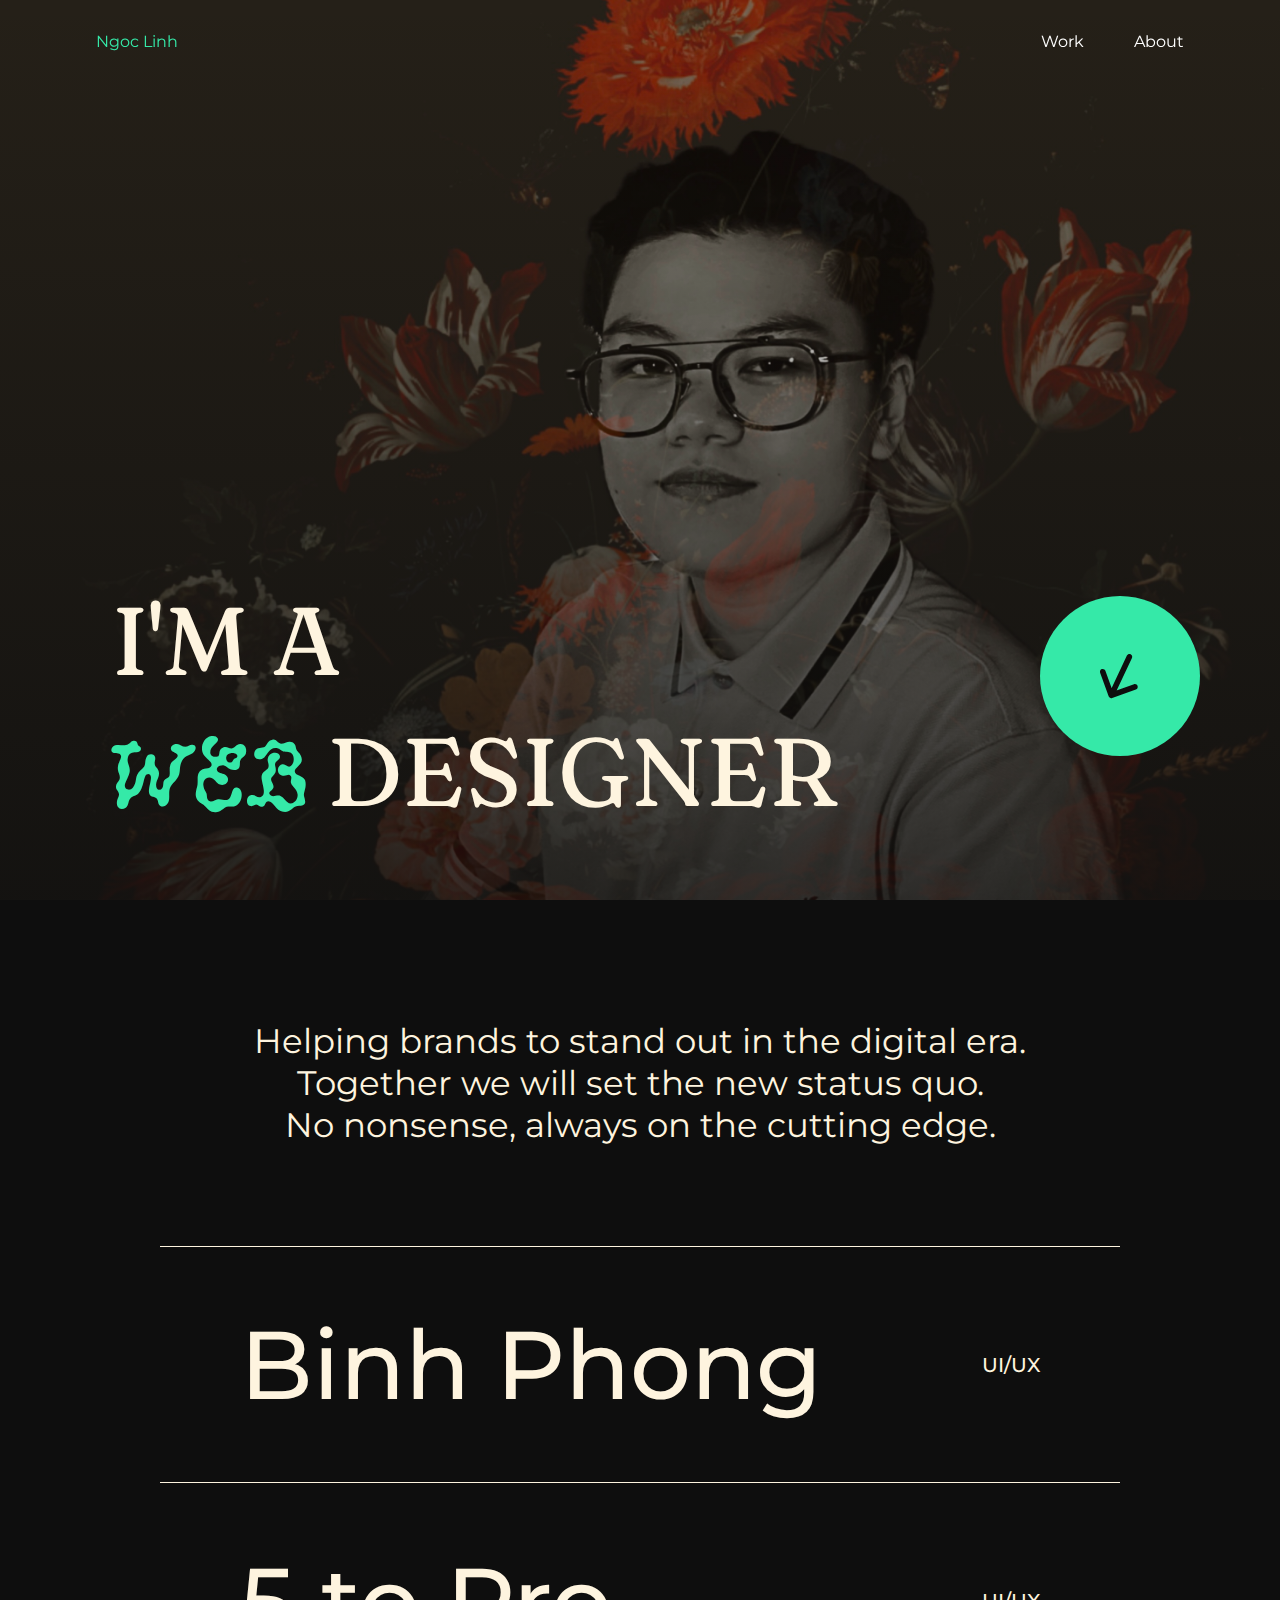
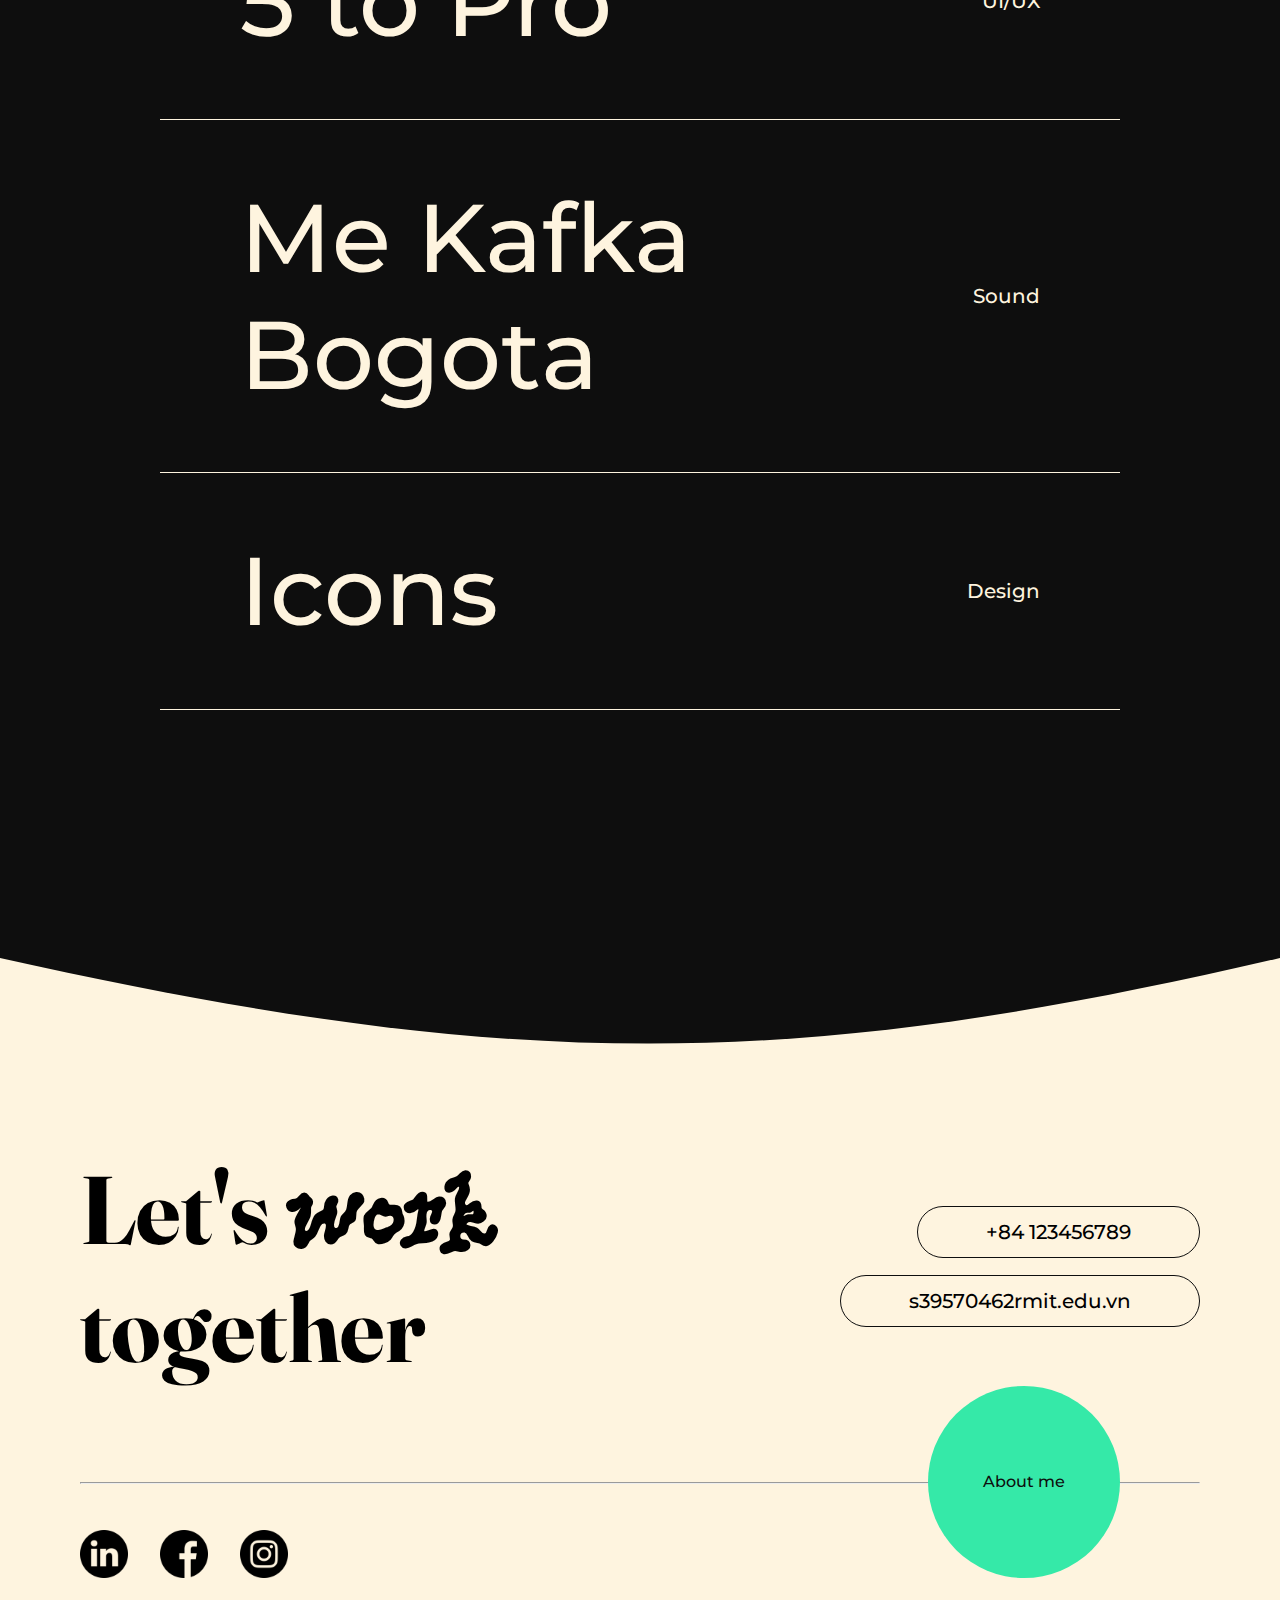
==== index.html @ 7e8ffe46 "Update index.html" ====
<!DOCTYPE html>
<html lang="en">
	<head>
		<!-- BASIC META TAGS -->
		<meta charset="UTF-8" />
		<meta http-equiv="X-UA-Compatible" content="IE=edge" />
		<meta name="viewport" content="width=device-width, initial-scale=1.0" />
		<!-- description of the page (ideally, 150-160 words) -->
		<meta
			name="description"
			content="This is a portfolio webpage for assignment 2 by Ngoc Linh who is a designer."
		/>
		<meta
			name="keywords"
			content="HTML, css, portfolio, designer, sound, uiux, developer"
		/>
		<meta name="author" content="Ngoc Linh" />
		<!-- link favicon -->
		<link rel="icon" href="./img/favicon.ico" type="image/x-icon" />
		<!-- link html -->
		<link rel="stylesheet" href="work page.html" />
		<link rel="stylesheet" href="about page.html" />
		<!-- link css -->
		<link rel="stylesheet" href="./global.css" />
		<link rel="stylesheet" href="./home.css" />
		<!-- link fonts -->
		<link rel="preconnect" href="https://fonts.googleapis.com" />
		<link rel="preconnect" href="https://fonts.gstatic.com" crossorigin />
		<link
			href="https://fonts.googleapis.com/css2?family=Fraunces:opsz,wght@9..144,400;9..144,500;9..144,600&display=swap"
			rel="stylesheet"
		/>
		<link rel="stylesheet" href="PicNic-Regular.otf" />
		<link rel="preconnect" href="https://fonts.googleapis.com" />
		<link rel="preconnect" href="https://fonts.gstatic.com" crossorigin />
		<link
			href="https://fonts.googleapis.com/css2?family=Fraunces:opsz,wght@9..144,400;9..144,500;9..144,600&family=Montserrat:wght@400;500;600;700&display=swap"
			rel="stylesheet"
		/>
		<link rel="preconnect" href="https://fonts.googleapis.com" />
		<link rel="preconnect" href="https://fonts.gstatic.com" crossorigin />
		<link
			href="https://fonts.googleapis.com/css2?family=Fraunces:opsz,wght@9..144,400;9..144,500;9..144,600&family=Montserrat:wght@400;500;600;700&display=swap"
			rel="stylesheet"
		/>
		<title>Ngoc Linh</title>
	</head>

	<body>
		<nav>
			<a href="./index.html">Ngoc Linh</a>
			<div class="nav__button">
				<a href="./work.html">Work</a>
				<a href="./about.html">About</a>
			</div>
		</nav>
		<div class="hero-section">
			<img class="hero-image" src="./img/hero-image.png" alt="Linh image" />
			<h1>
				I'M A<br />
				<span class="PicNic_p web">WEB </span>
				<span class="designer">DESIGNER</span>
			</h1>
			<a href="#main"> <img class="arrow" src="./img/arrow.svg" alt="" /></a>
		</div>
		<main id="main">
			<p class="short-des">
				Helping brands to stand out in the digital era. Together we will set
				the new status quo. <br />No nonsense, always on the cutting edge.
			</p>
			<div class="project">
				<div class="project__item">
					<h2 class="title">Binh Phong</h2>
					<p class="subtitle">UI/UX</p>
				</div>
				<div class="line"></div>
				<div class="project__item">
					<h2 class="title">5 to Pro</h2>
					<p class="subtitle">UI/UX</p>
				</div>
				<div class="line"></div>
				<div class="project__item">
					<h2 class="title">
						Me Kafka <br />
						Bogota
					</h2>
					<p class="subtitle">Sound</p>
				</div>
				<div class="line"></div>
				<div class="project__item">
					<h2 class="title">Icons</h2>
					<p class="subtitle">Design</p>
				</div>
			</div>
		</main>
		<img class="main-bottom" src="./img/content_bottom.svg" alt="" />

		<footer>
			<div class="info">
				<h3 class="message">
					Let's <span class="PicNic_p"> work</span> together
				</h3>
				<div class="contact">
					<p>+84 123456789</p>
					<p>s39570462rmit.edu.vn</p>
				</div>
			</div>
			<div class="more">
				<hr />
				<button class="about_me_btn">About me</button>
				<div class="social-img">
					<img src="./img/linkedin.png" alt="linkin" />
					<img src="./img/facebook.png" alt="fb" />
					<img src="./img/instagram.png" alt="ins" />
				</div>
			</div>
		</footer>
		<script src="/script.js"></script>
	</body>
</html>
---- global.css ----
* {
	padding: 0;
	margin: 0;
	box-sizing: border-box;
}

html {
	scroll-behavior: smooth;
	font-size: 16px;
}

@font-face {
	font-family: Fraunces;
	src: url("/fonts/Fraunces/Fraunces_9pt_Soft-Regular.ttf");
}

@font-face {
	font-family: PicNic;
	src: url("/fonts/PicNic/PicNic-Regular.woff");
}

@font-face {
	font-family: Montserrat;
	src: url("/fonts/Montserrat/Montserrat-Regular.ttf");
	font-weight: 400;
}

@font-face {
	font-family: Montserrat;
	src: url("/fonts/Montserrat/Montserrat-Medium.ttf");
	font-weight: 500;
}

:root {
	--primary: #35e9a8;
	--secondary: #fef4df;
}

a {
	color: black;
	text-decoration: none;
}

a:active {
}

a:visited {
	text-decoration: none;
	color: black;
}

.PicNic_p {
	font-family: PicNic;
}

.Fraunces_p {
	font-family: Fraunces;
}

body {
	background-color: #fef4df;
	font-family: PicNic;
	src: url(PicNic-Regular.otf);
	font-family: "Fraunces", serif;
	font-family: "Montserrat", sans-serif;
	position: relative;
	width: 100%;
	overflow-x: hidden;
}

nav {
	width: 100vw;
	overflow: hidden;
	display: flex;
	position: fixed;
	padding: 0 11rem;
	padding-top: 4rem;
	padding-bottom: 1.3rem;
	left: 0;
	align-items: center;
	z-index: 3;
	justify-content: space-between;
	background-color: transparent;
	z-index: 4;
	transition: 0.3s;
}

nav > a {
	color: var(--primary) !important;
}

.nav__button {
	display: flex;
	gap: 50px;
}

.nav__button > a {
	color: white !important;
}

.nav_scroll {
	background-color: #0e0e0e;
}

main {
	position: relative;
	overflow: hidden;
	padding: 0;
	background-color: #0e0e0e;
}

.main-bottom {
	width: 100%;
	object-fit: cover;
}

footer {
	padding: 0 15.625rem;
	padding-bottom: 7.8rem;
}

footer > .info {
	display: grid;
	grid-template-columns: 1fr 1fr;
	margin-top: 100px;
	align-items: center;
}

footer .message {
	font-family: Fraunces;
	font-size: 6rem;
}

footer .contact {
	display: flex;
	flex-direction: column;
	align-items: flex-end;
	gap: 17px;
}

footer .contact > p {
	cursor: pointer;
	padding: 13px 68px;
	border-radius: 999px;
	border: 1px solid #0e0e0e;
	width: max-content;
	font-family: Montserrat;
	font-weight: 500;
	font-size: 1.25rem;
	transition: 0.3s;
}

footer .contact > p:hover {
	background-color: #0e0e0e;
	color: var(--secondary);
}

footer .more {
	position: relative;
	display: flex;
	justify-content: flex-end;
}

footer hr {
	position: absolute;
	width: 100%;
	top: 6rem;
	left: 0;
}

footer .about_me_btn {
	width: 12rem;
	height: 12rem;
	margin-right: 11rem;
	background-color: var(--primary);
	border: none;
	outline: none;
	border-radius: 999px;
	color: #0e0e0e;
	font-family: Montserrat;
	font-weight: 500;
	font-size: 1rem;
	cursor: pointer;
	z-index: 2;
}

footer .social-img {
	display: flex;
	gap: 2rem;
	position: absolute;
	bottom: 0;
	left: 0;
}

footer .social-img img {
	display: flex;
	gap: 2rem;
	width: 3rem;
	height: 3rem;
	object-fit: contain;
}

@media (max-width: 1440px) {
	nav {
		padding: 2rem 6rem;
	}

	html {
		font-size: 16px;
	}

	footer {
		padding: 0 5rem;
		padding-bottom: 5rem;
	}

	footer .about_me_btn {
		margin-right: 5rem !important;
	}
}

@media (max-width: 1200px) {
	nav {
		padding: 2rem 3.9rem;
	}

	html {
		font-size: 16px;
	}

	footer {
		padding: 0 5rem;
		padding-bottom: 5rem;
	}
}

@media (max-width: 800px) {
	footer > .info {
		grid-template-columns: 1fr;
		grid-template-rows: auto auto;
		row-gap: 50px;
		margin-top: 100px;
		margin-bottom: 50px;
	}

	footer .contact > p {
		width: 100%;
	}
}
---- home.css ----
.hero-section {
	width: 100%;
	height: 100vh;
	flex-shrink: 0;
	position: relative;
}

.hero-section::before {
	content: "";
	display: block;
	position: absolute;
	width: 100vw;
	height: 100%;
	background: linear-gradient(
		180deg,
		rgba(14, 14, 14, 0) 0%,
		rgba(14, 14, 14, 0.75) 100%
	);
	z-index: 1;
}

.hero-section > .hero-image {
	width: 100%;
	height: 100%;
	object-fit: cover;
}

.hero-section > h1 {
	position: absolute;
	bottom: 7.75rem;
	left: 15.5rem;
	z-index: 3;
	color: var(--secondary);
	font-family: Fraunces;
	font-size: 6rem;
	font-style: normal;
	font-weight: 400;
	line-height: 134.4%;
}

.hero-section > h1 > span.web {
	font-family: PicNic;
	color: var(--primary);
}

.hero-section .arrow {
	position: absolute;
	width: 14rem;
	height: 14rem;
	right: 12rem;
	bottom: 9rem;
	z-index: 3;
	transition: 0.3s;
	cursor: pointer;
	transform-origin: 50% 50%;
}

.hero-section .arrow:hover {
	rotate: -25deg;
}

.short-des {
	display: flex;
	margin-top: 110px;
	flex: 1 0 0;
	padding: 10px 18rem;
	justify-content: center;
	align-items: center;
	gap: 10px;
	align-self: stretch;
	font-size: 2.125rem;
	position: relative;
	text-align: center;
	color: var(--secondary);
	font-family: Montserrat;
	font-weight: 400;
}

.project {
	display: flex;
	flex-direction: column;
	align-items: stretch;
	margin: 0 15.5rem;
	margin-top: 5.625rem;
	margin-bottom: 15.5rem;
	border-top: 1px solid var(--secondary);
	border-bottom: 1px solid var(--secondary);
}

.project__item {
	display: flex;
	justify-content: space-between;
	align-items: center;
	cursor: pointer;
	padding: 3.7rem 0px;
	margin: 0px 5rem;
	transition: 0.3s;
}

.project__item:hover {
	margin: 0px -2rem;
}

.project__item > .title {
	color: var(--secondary);
	font-family: Montserrat;
	font-weight: 500;
	font-size: 6rem;
}

.project__item > .subtitle {
	color: var(--secondary);
	font-family: Montserrat;
	font-weight: 500;
	font-size: 1.25rem;
}

.line {
	width: 100%;
	height: 1px;
	background-color: var(--secondary);
}

@media (max-width: 1440px) {
	.hero-section > h1 {
		left: 7rem !important;
		bottom: 4rem !important;
	}

	.short-des {
		padding: 10px 250px;
	}

	.arrow {
		width: 10rem !important;
		height: 10rem !important;
		right: 5rem !important;
	}

	.project {
		margin: 0 10rem !important;
		margin-top: 5.625rem !important;
		margin-bottom: 15.5rem !important;
	}
}

@media (max-width: 1024px) {
	.hero-section {
		height: 724px;
	}

	.hero-section > h1 {
		font-size: 5rem !important;
		left: 3rem !important;
		bottom: 4rem !important;
	}

	.short-des {
		padding: 0.7rem 16.43rem;
		font-size: 1.8rem;
	}

	.project {
		margin: 0 5rem !important;
		margin-top: 5.625rem !important;
		margin-bottom: 15.5rem !important;
	}

	.arrow {
		width: 8rem !important;
		height: 8rem !important;
		right: 50px !important;
		bottom: 0px !important;
		transform: translateY(50%);
	}

	.project__item > .title {
		font-size: 4rem !important;
	}
}

@media (max-width: 800px) {
	.hero-section > h1 {
		font-size: 5rem !important;
		left: 3rem !important;
		bottom: 5rem !important;
	}

	.short-des {
		padding: 10px 150px;
	}

	.project {
		margin: 0 5rem !important;
		margin-top: 5.625rem !important;
		margin-bottom: 15.5rem !important;
	}

	.arrow {
		width: 8rem !important;
		height: 8rem !important;
		right: 50px !important;
		bottom: 0px !important;
		transform: translateY(50%);
	}

	.project__item > .title {
		font-size: 4rem !important;
	}
}
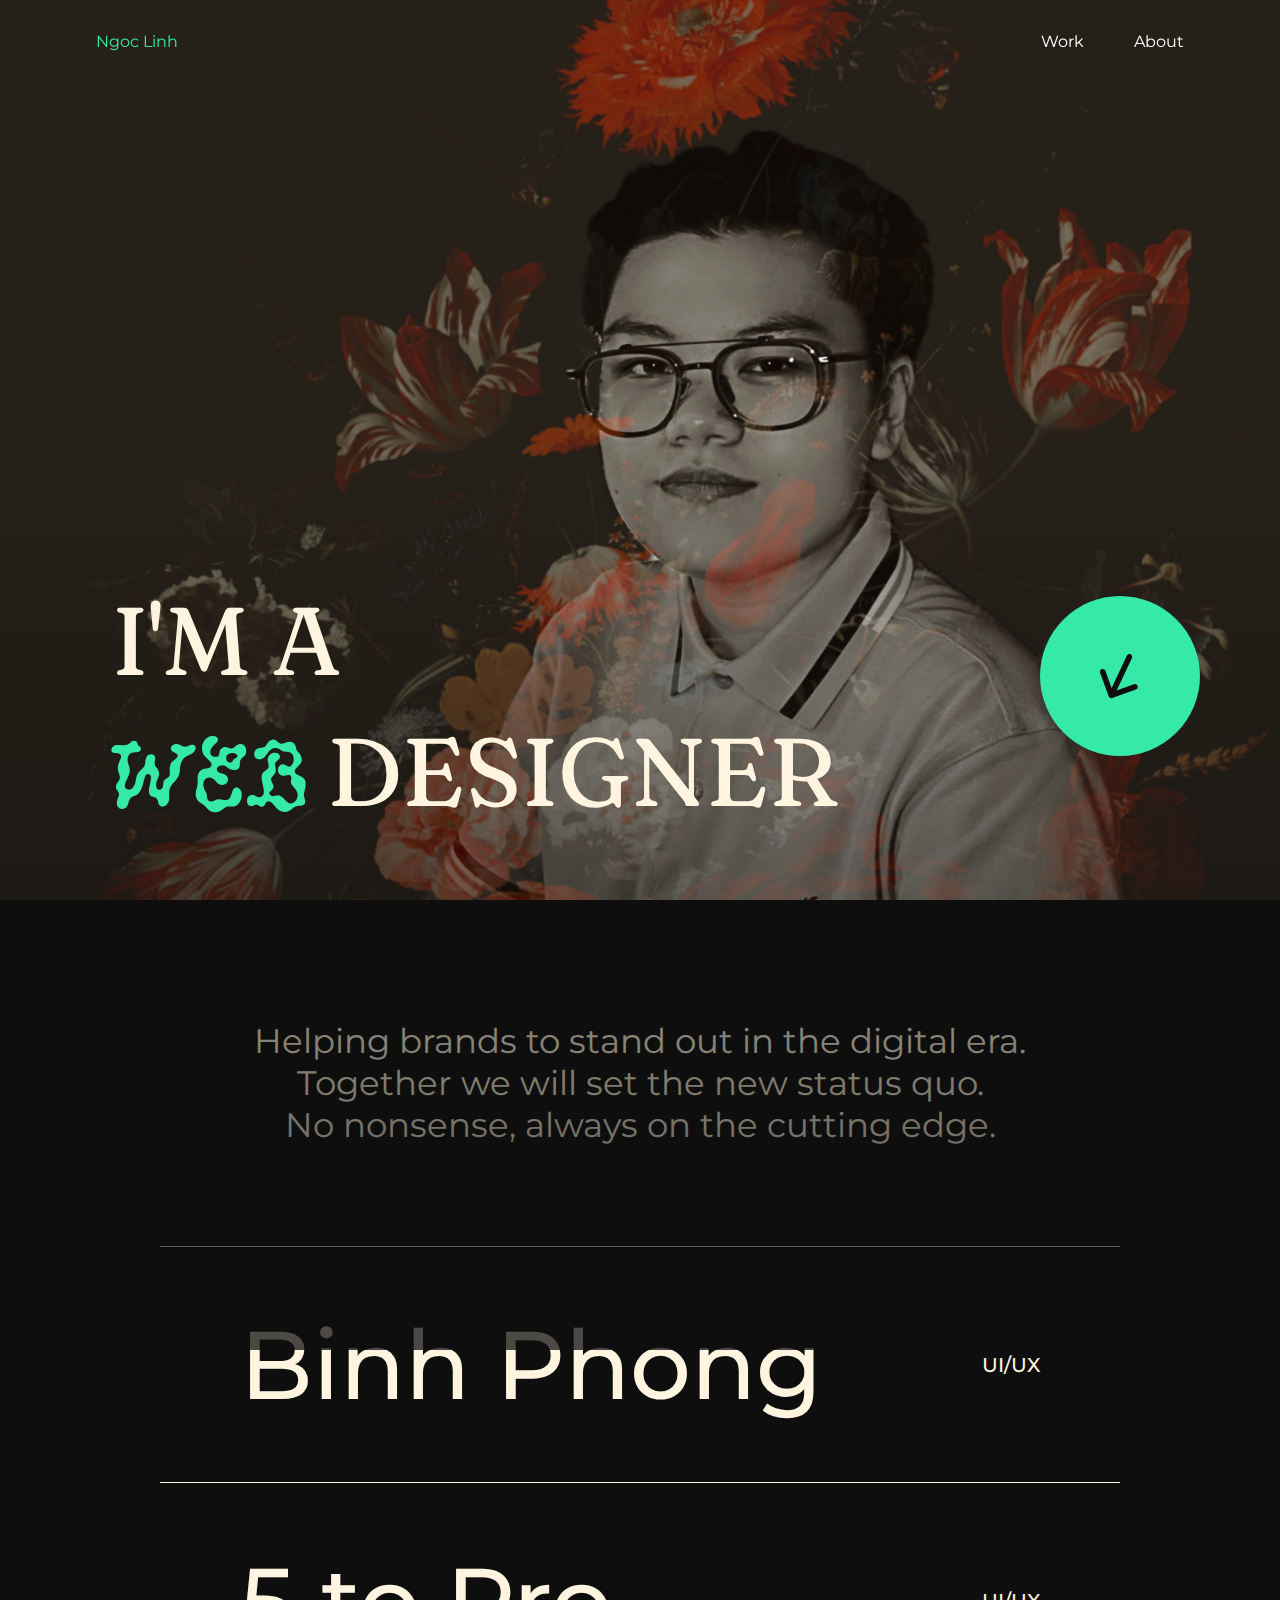
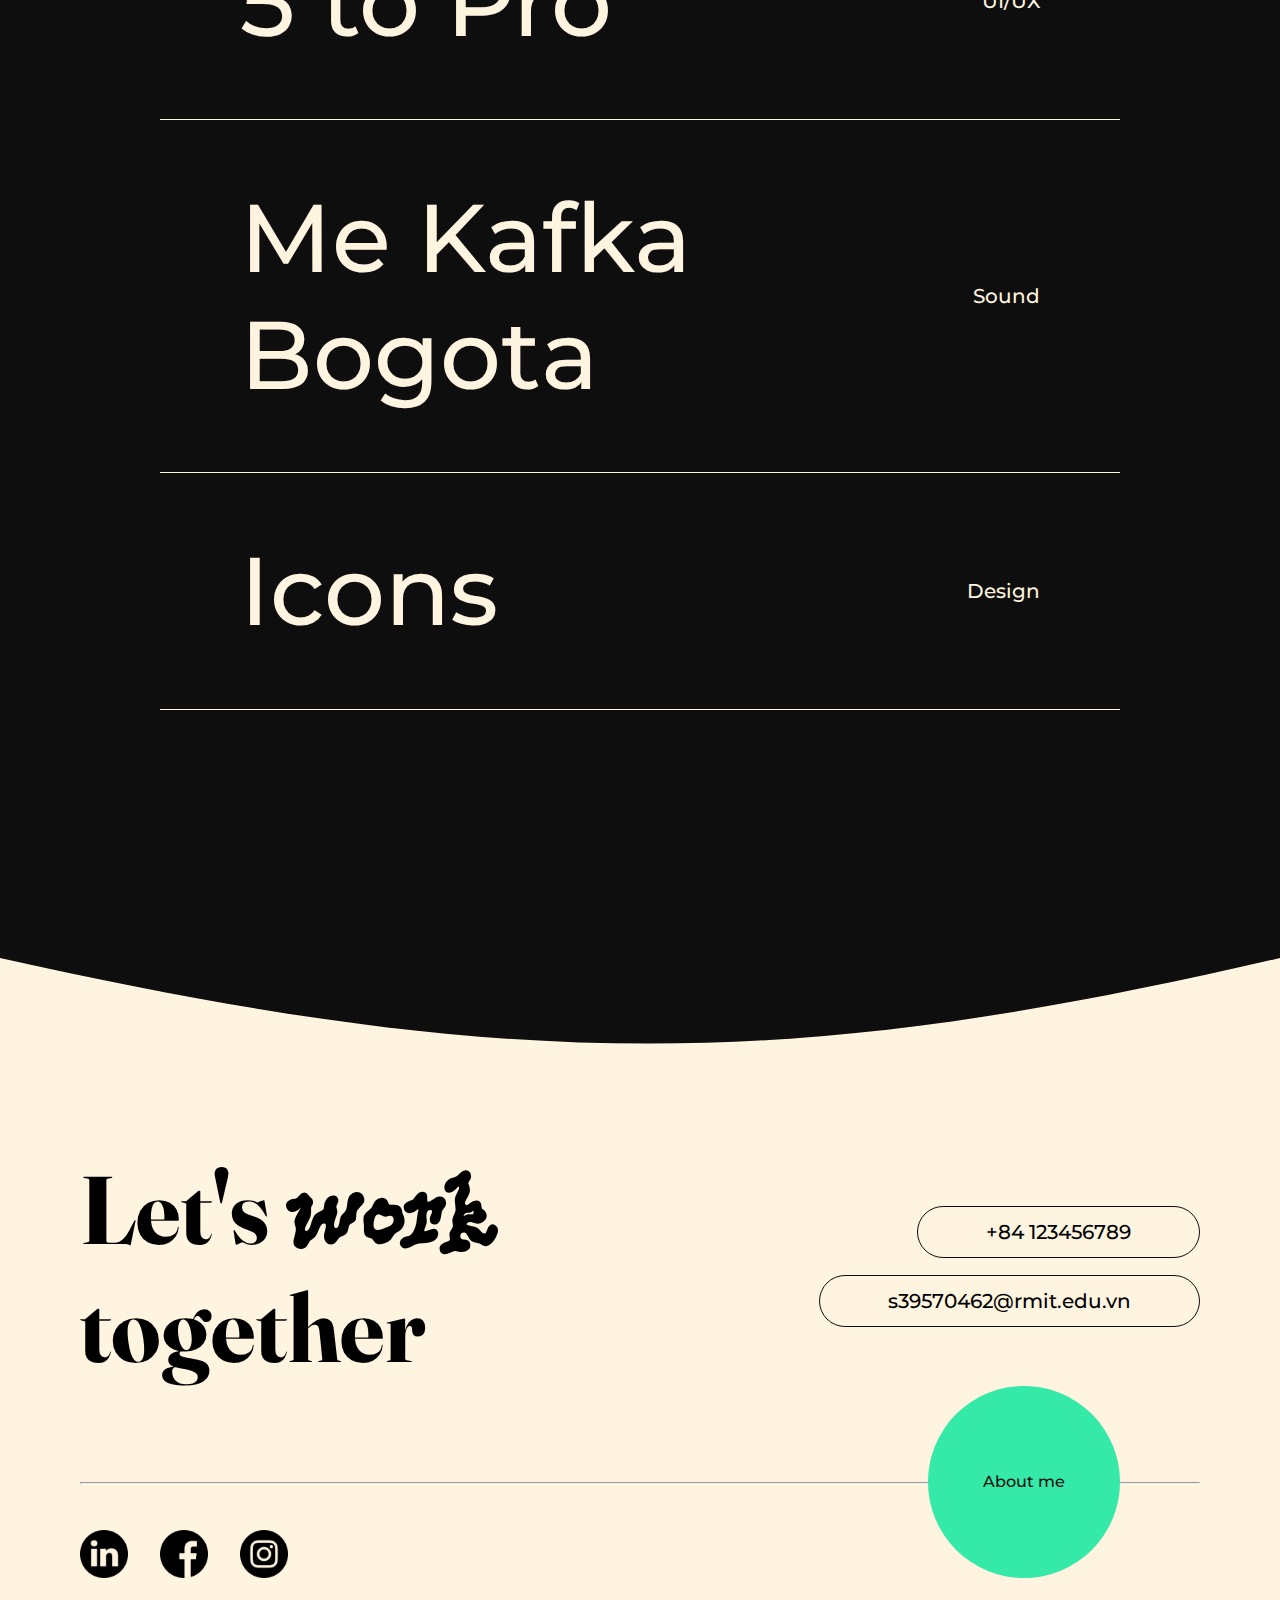
==== commit 3dcec8a9: "feat: add phone responsive" ====
--- a/index.html
+++ b/index.html
@@ -102,7 +102,7 @@
 				</h3>
 				<div class="contact">
 					<p>+84 123456789</p>
-					<p>s39570462rmit.edu.vn</p>
+					<p>s39570462@rmit.edu.vn</p>
 				</div>
 			</div>
 			<div class="more">
@@ -115,6 +115,6 @@
 				</div>
 			</div>
 		</footer>
-		<script src="/script.js"></script>
+		<script src="./script.js"></script>
 	</body>
 </html>
--- a/global.css
+++ b/global.css
@@ -11,23 +11,23 @@
 
 @font-face {
 	font-family: Fraunces;
-	src: url("/fonts/Fraunces/Fraunces_9pt_Soft-Regular.ttf");
+	src: url("./fonts/Fraunces/Fraunces_9pt_Soft-Regular.ttf");
 }
 
 @font-face {
 	font-family: PicNic;
-	src: url("/fonts/PicNic/PicNic-Regular.woff");
+	src: url("./fonts/PicNic/PicNic-Regular.woff");
 }
 
 @font-face {
 	font-family: Montserrat;
-	src: url("/fonts/Montserrat/Montserrat-Regular.ttf");
+	src: url("./fonts/Montserrat/Montserrat-Regular.ttf");
 	font-weight: 400;
 }
 
 @font-face {
 	font-family: Montserrat;
-	src: url("/fonts/Montserrat/Montserrat-Medium.ttf");
+	src: url("./fonts/Montserrat/Montserrat-Medium.ttf");
 	font-weight: 500;
 }
 
@@ -39,6 +39,7 @@
 a {
 	color: black;
 	text-decoration: none;
+	z-index: 3;
 }
 
 a:active {
@@ -232,18 +233,71 @@
 		padding: 0 5rem;
 		padding-bottom: 5rem;
 	}
+
+	footer hr {
+		background-color: #0e0e0e;
+	}
 }
 
 @media (max-width: 800px) {
+	html {
+		font-size: 15px;
+	}
+
+	nav {
+		padding: 50px 20px !important;
+	}
+
+	footer {
+		padding: 0 20px;
+		padding-bottom: 60px;
+	}
+
 	footer > .info {
-		grid-template-columns: 1fr;
-		grid-template-rows: auto auto;
-		row-gap: 50px;
-		margin-top: 100px;
-		margin-bottom: 50px;
+		position: relative;
+		width: 100%;
+		grid-template-columns: 200px;
+		margin-top: 35px;
+		margin-bottom: 20px;
+		align-items: end;
+		padding-bottom: 50px;
+	}
+
+	footer > .info > .contact {
+		position: absolute;
+		right: 0;
+		bottom: 0;
+	}
+
+	footer > .info > .message {
+		font-size: 36px;
 	}
 
 	footer .contact > p {
-		width: 100%;
-	}
-}
+		font-size: 10px;
+		padding: 13px 20px;
+	}
+
+	footer .contact > p:nth-child(2) {
+		padding: 13px 40px;
+	}
+
+	footer .about_me_btn {
+		margin-right: 50px !important;
+		width: 100px;
+		height: 100px;
+		font-size: 10px;
+	}
+	footer hr {
+		top: 50px;
+	}
+
+	footer .social-img {
+		gap: 16px;
+	}
+
+	footer .social-img img {
+		width: 30px;
+		height: 30px;
+	}
+}
--- a/home.css
+++ b/home.css
@@ -9,6 +9,7 @@
 	content: "";
 	display: block;
 	position: absolute;
+	top: 50%;
 	width: 100vw;
 	height: 100%;
 	background: linear-gradient(
@@ -62,6 +63,7 @@
 .short-des {
 	display: flex;
 	margin-top: 110px;
+	margin-bottom: 90px;
 	flex: 1 0 0;
 	padding: 10px 18rem;
 	justify-content: center;
@@ -81,7 +83,6 @@
 	flex-direction: column;
 	align-items: stretch;
 	margin: 0 15.5rem;
-	margin-top: 5.625rem;
 	margin-bottom: 15.5rem;
 	border-top: 1px solid var(--secondary);
 	border-bottom: 1px solid var(--secondary);
@@ -139,7 +140,6 @@
 
 	.project {
 		margin: 0 10rem !important;
-		margin-top: 5.625rem !important;
 		margin-bottom: 15.5rem !important;
 	}
 }
@@ -162,7 +162,6 @@
 
 	.project {
 		margin: 0 5rem !important;
-		margin-top: 5.625rem !important;
 		margin-bottom: 15.5rem !important;
 	}
 
@@ -180,31 +179,60 @@
 }
 
 @media (max-width: 800px) {
+	.hero-section {
+		height: 450px;
+	}
+
+	.hero-section::before {
+		top: 225px;
+		height: 225px;
+	}
+
 	.hero-section > h1 {
-		font-size: 5rem !important;
-		left: 3rem !important;
-		bottom: 5rem !important;
+		font-size: 40px !important;
+		left: 20px !important;
+		bottom: 95px !important;
 	}
 
 	.short-des {
-		padding: 10px 150px;
+		margin-top: 40px;
+		margin-bottom: 40px;
+		padding: 10px 22px;
+		font-size: 15px;
 	}
 
 	.project {
-		margin: 0 5rem !important;
-		margin-top: 5.625rem !important;
-		margin-bottom: 15.5rem !important;
+		margin: 0 45px !important;
+		margin-bottom: 100px !important;
 	}
 
 	.arrow {
-		width: 8rem !important;
-		height: 8rem !important;
+		width: 100px !important;
+		height: 100px !important;
 		right: 50px !important;
 		bottom: 0px !important;
-		transform: translateY(50%);
+		transform: translateY(20%);
 	}
 
 	.project__item > .title {
-		font-size: 4rem !important;
-	}
-}
+		font-size: 32px !important;
+	}
+
+	.project__item > .subtitle {
+		font-size: 15px !important;
+	}
+
+	.project__item {
+		display: flex;
+		justify-content: space-between;
+		align-items: center;
+		cursor: pointer;
+		padding: 68px 0px;
+		margin: 0px 10px;
+		transition: 0.3s;
+	}
+
+	.project__item:hover {
+		margin: 0px 10px;
+	}
+}
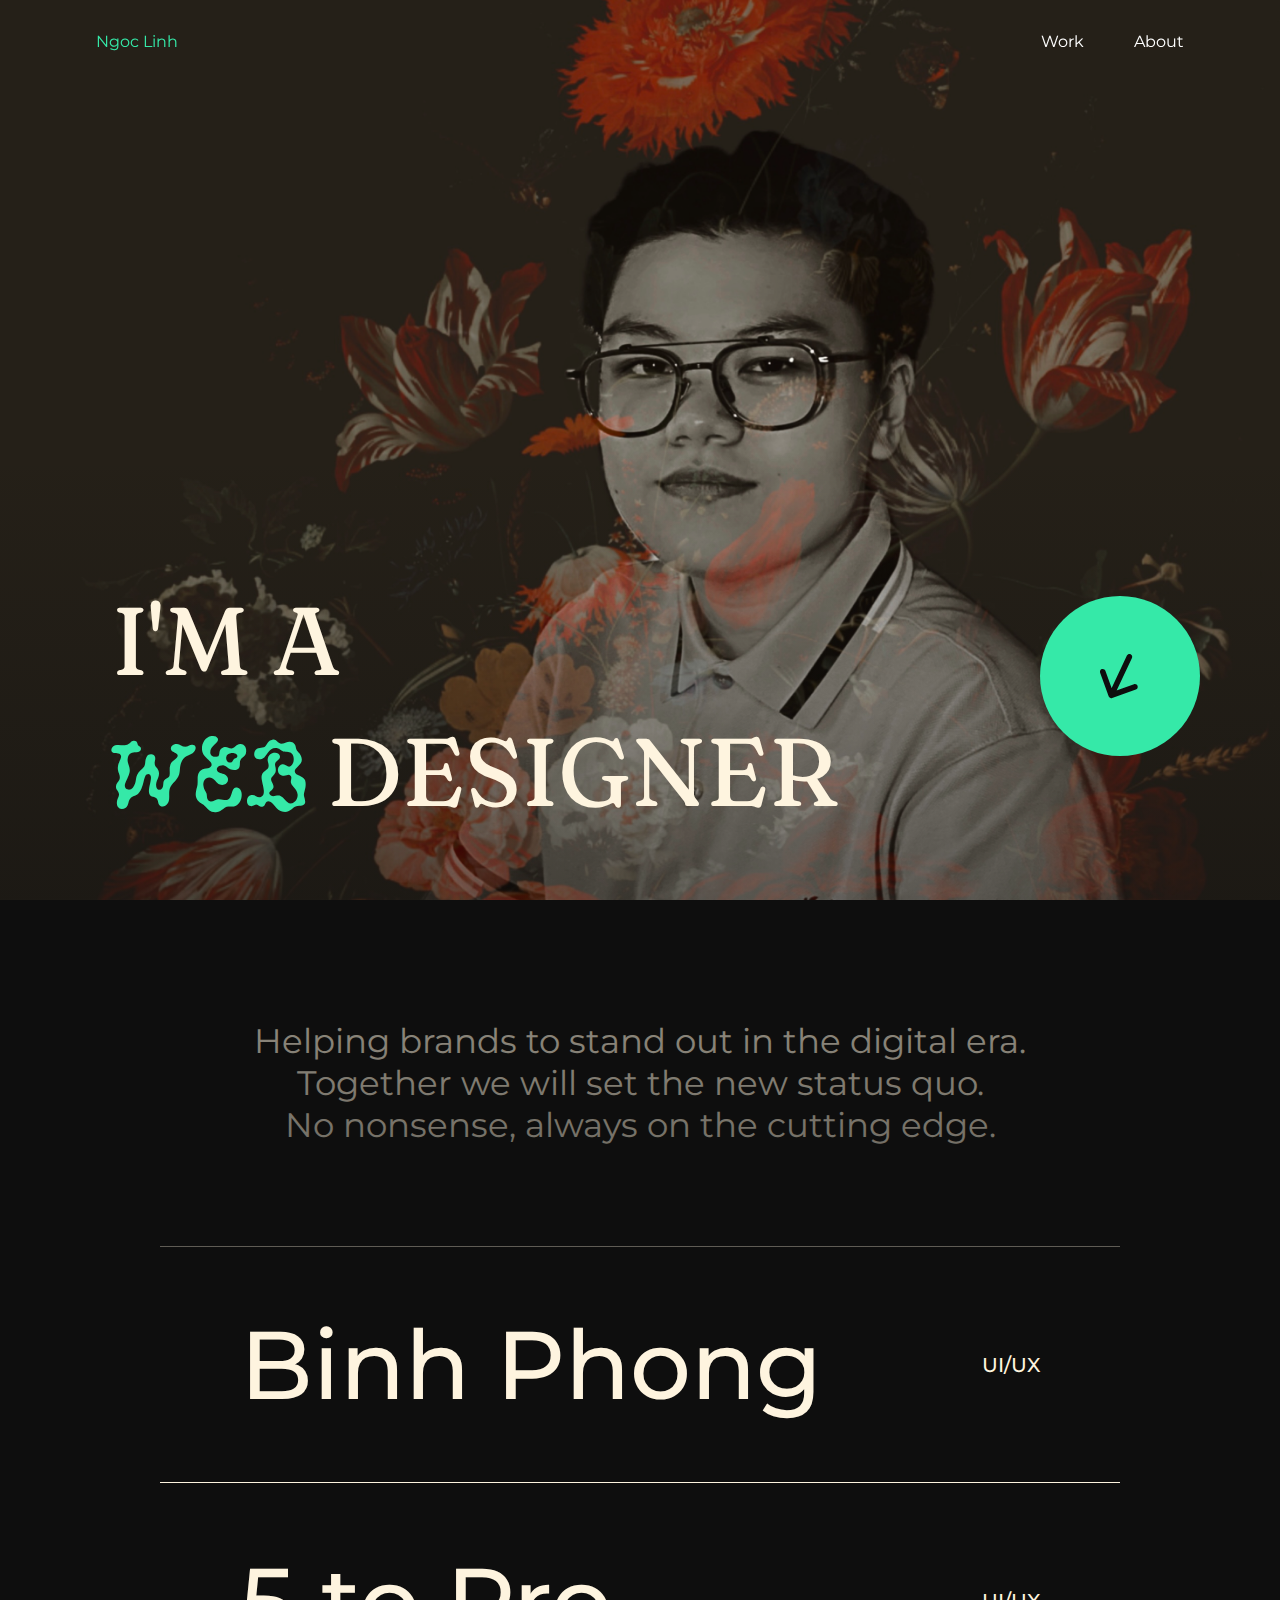
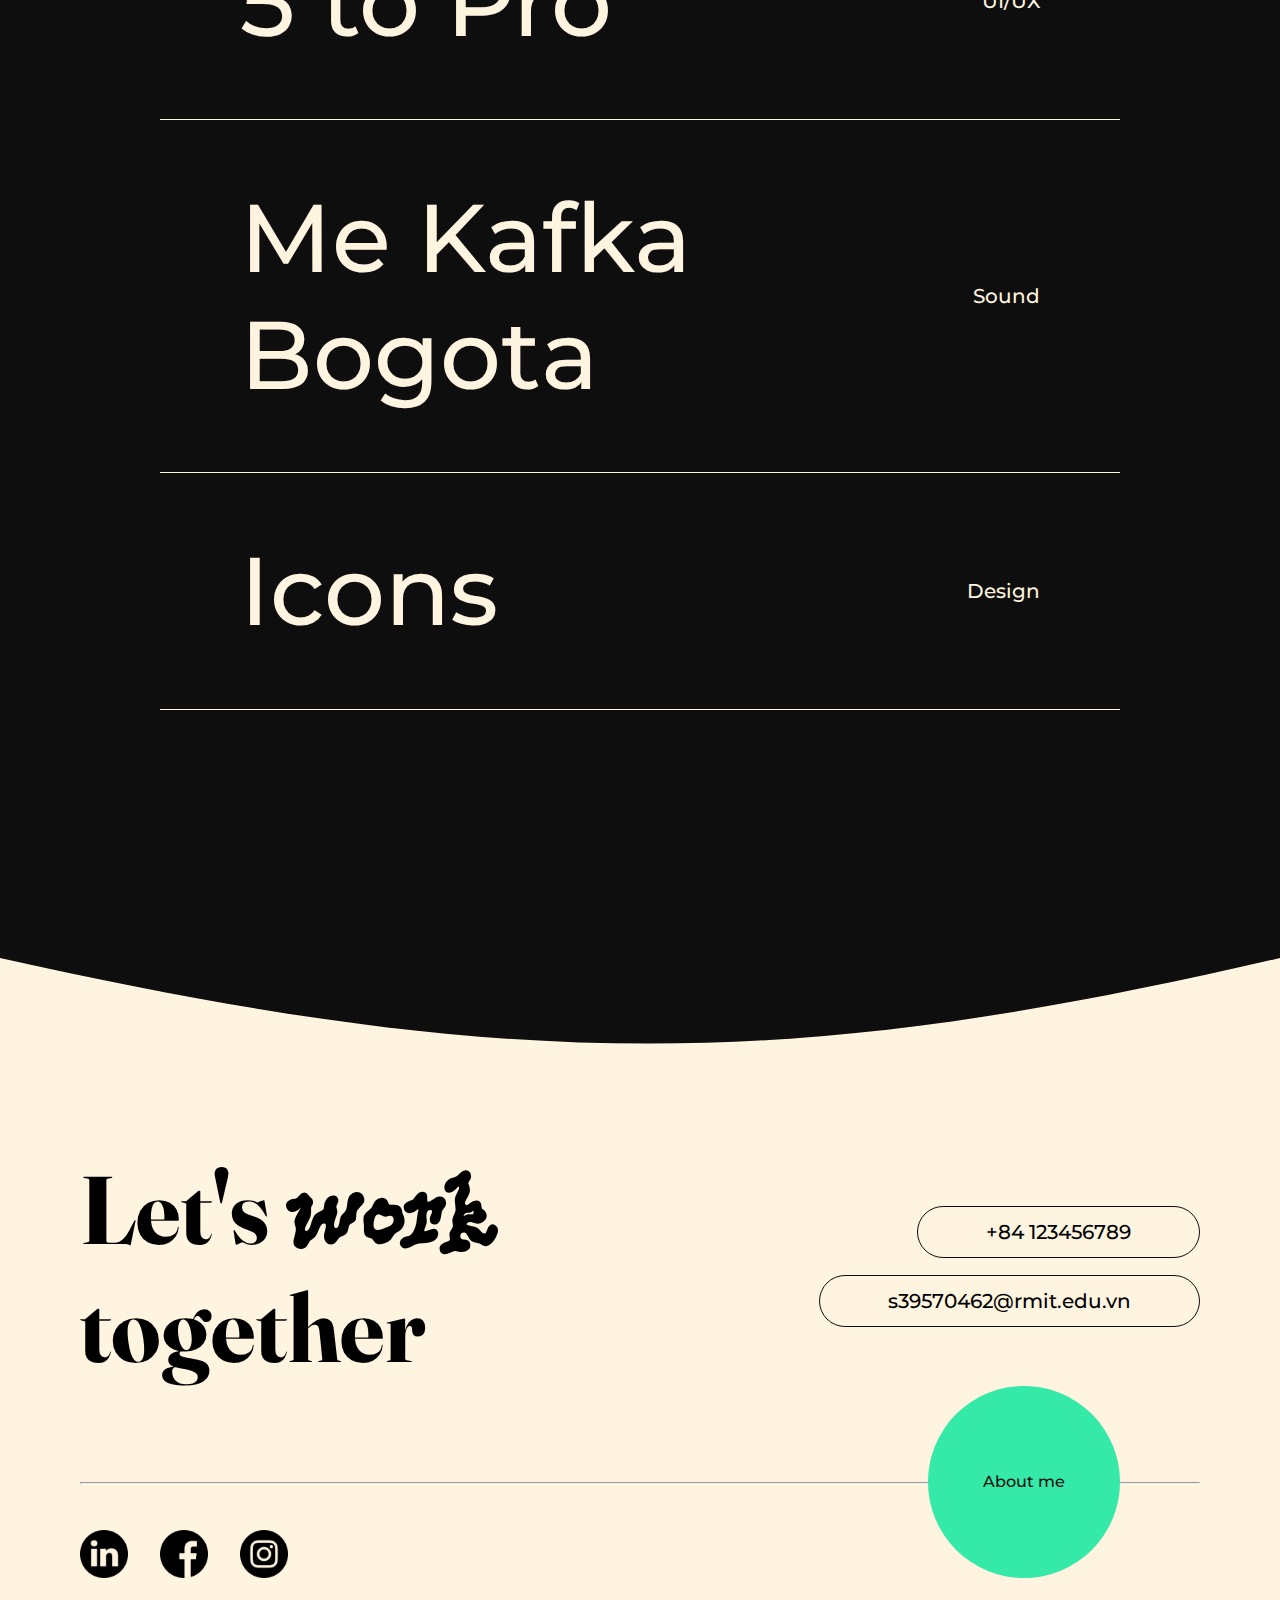
==== commit 52193318: "feat: add mek.html" ====
--- a/index.html
+++ b/index.html
@@ -69,28 +69,36 @@
 				the new status quo. <br />No nonsense, always on the cutting edge.
 			</p>
 			<div class="project">
-				<div class="project__item">
-					<h2 class="title">Binh Phong</h2>
-					<p class="subtitle">UI/UX</p>
-				</div>
+				<a href="./binhphong.html">
+					<div class="project__item">
+						<h2 class="title">Binh Phong</h2>
+						<p class="subtitle">UI/UX</p>
+					</div>
+				</a>
 				<div class="line"></div>
-				<div class="project__item">
-					<h2 class="title">5 to Pro</h2>
-					<p class="subtitle">UI/UX</p>
-				</div>
+				<a href="./mek.html">
+					<div class="project__item">
+						<h2 class="title">5 to Pro</h2>
+						<p class="subtitle">UI/UX</p>
+					</div>
+				</a>
 				<div class="line"></div>
-				<div class="project__item">
-					<h2 class="title">
-						Me Kafka <br />
-						Bogota
-					</h2>
-					<p class="subtitle">Sound</p>
-				</div>
+				<a href="">
+					<div class="project__item">
+						<h2 class="title">
+							Me Kafka <br />
+							Bogota
+						</h2>
+						<p class="subtitle">Sound</p>
+					</div>
+				</a>
 				<div class="line"></div>
-				<div class="project__item">
-					<h2 class="title">Icons</h2>
-					<p class="subtitle">Design</p>
-				</div>
+				<a href="">
+					<div class="project__item">
+						<h2 class="title">Icons</h2>
+						<p class="subtitle">Design</p>
+					</div>
+				</a>
 			</div>
 		</main>
 		<img class="main-bottom" src="./img/content_bottom.svg" alt="" />
--- a/global.css
+++ b/global.css
@@ -113,6 +113,22 @@
 .main-bottom {
 	width: 100%;
 	object-fit: cover;
+}
+
+.hero-section .arrow {
+	position: absolute;
+	width: 14rem;
+	height: 14rem;
+	right: 12rem;
+	bottom: 9rem;
+	z-index: 3;
+	transition: 0.3s;
+	cursor: pointer;
+	transform-origin: 50% 50%;
+}
+
+.hero-section .arrow:hover {
+	rotate: -25deg;
 }
 
 footer {
@@ -218,15 +234,35 @@
 	footer .about_me_btn {
 		margin-right: 5rem !important;
 	}
+
+	.arrow {
+		width: 10rem !important;
+		height: 10rem !important;
+		right: 5rem !important;
+	}
 }
 
 @media (max-width: 1200px) {
+	main {
+		padding: 0 60px;
+		padding-top: 200px;
+		padding-bottom: 150px;
+	}
+
 	nav {
 		padding: 2rem 3.9rem;
 	}
 
 	html {
 		font-size: 16px;
+	}
+
+	.arrow {
+		width: 8rem !important;
+		height: 8rem !important;
+		right: 50px !important;
+		bottom: 0px !important;
+		transform: translateY(50%);
 	}
 
 	footer {
@@ -244,8 +280,22 @@
 		font-size: 15px;
 	}
 
+	main {
+		padding: 0 15px;
+		padding-top: 112px;
+		padding-bottom: 80px;
+	}
+
 	nav {
 		padding: 50px 20px !important;
+	}
+
+	.arrow {
+		width: 100px !important;
+		height: 100px !important;
+		right: 50px !important;
+		bottom: 0px !important;
+		transform: translateY(20%);
 	}
 
 	footer {
--- a/home.css
+++ b/home.css
@@ -44,22 +44,6 @@
 	color: var(--primary);
 }
 
-.hero-section .arrow {
-	position: absolute;
-	width: 14rem;
-	height: 14rem;
-	right: 12rem;
-	bottom: 9rem;
-	z-index: 3;
-	transition: 0.3s;
-	cursor: pointer;
-	transform-origin: 50% 50%;
-}
-
-.hero-section .arrow:hover {
-	rotate: -25deg;
-}
-
 .short-des {
 	display: flex;
 	margin-top: 110px;
@@ -132,12 +116,6 @@
 		padding: 10px 250px;
 	}
 
-	.arrow {
-		width: 10rem !important;
-		height: 10rem !important;
-		right: 5rem !important;
-	}
-
 	.project {
 		margin: 0 10rem !important;
 		margin-bottom: 15.5rem !important;
@@ -163,14 +141,6 @@
 	.project {
 		margin: 0 5rem !important;
 		margin-bottom: 15.5rem !important;
-	}
-
-	.arrow {
-		width: 8rem !important;
-		height: 8rem !important;
-		right: 50px !important;
-		bottom: 0px !important;
-		transform: translateY(50%);
 	}
 
 	.project__item > .title {
@@ -204,14 +174,6 @@
 	.project {
 		margin: 0 45px !important;
 		margin-bottom: 100px !important;
-	}
-
-	.arrow {
-		width: 100px !important;
-		height: 100px !important;
-		right: 50px !important;
-		bottom: 0px !important;
-		transform: translateY(20%);
 	}
 
 	.project__item > .title {
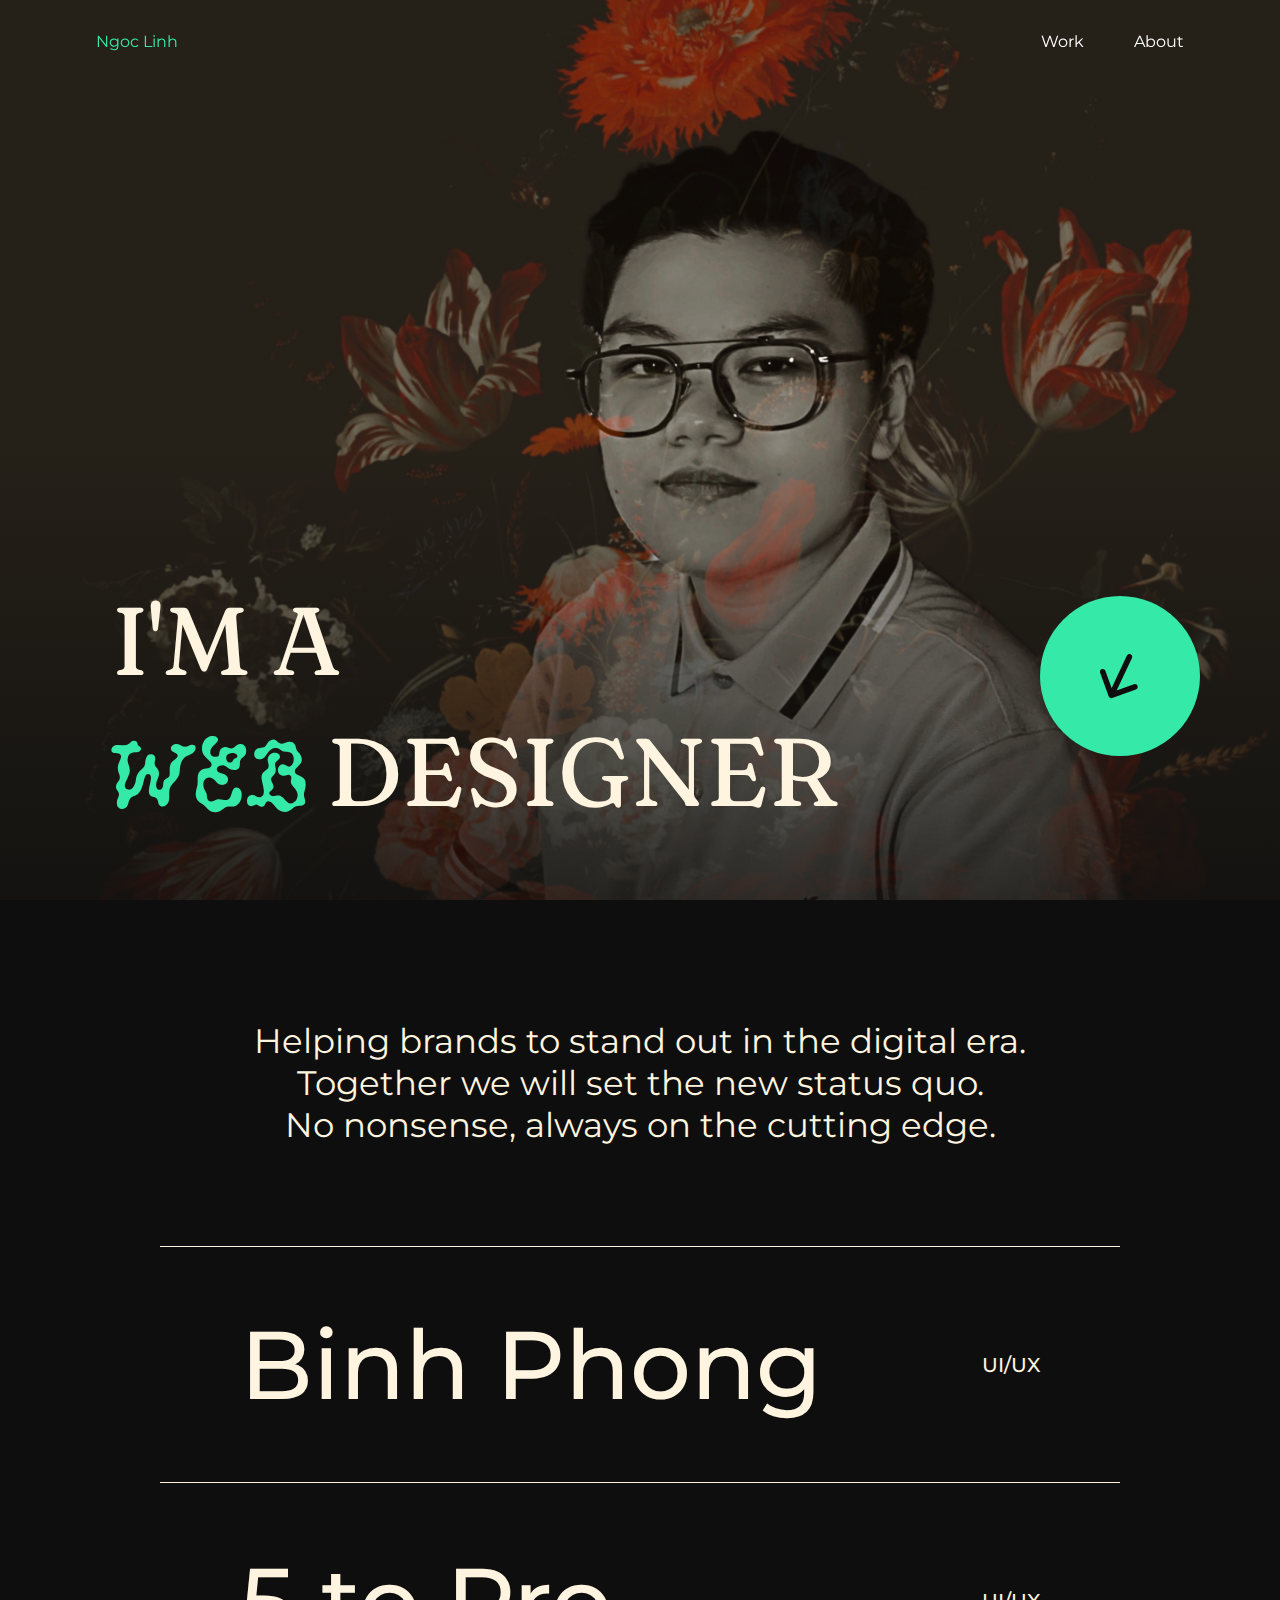
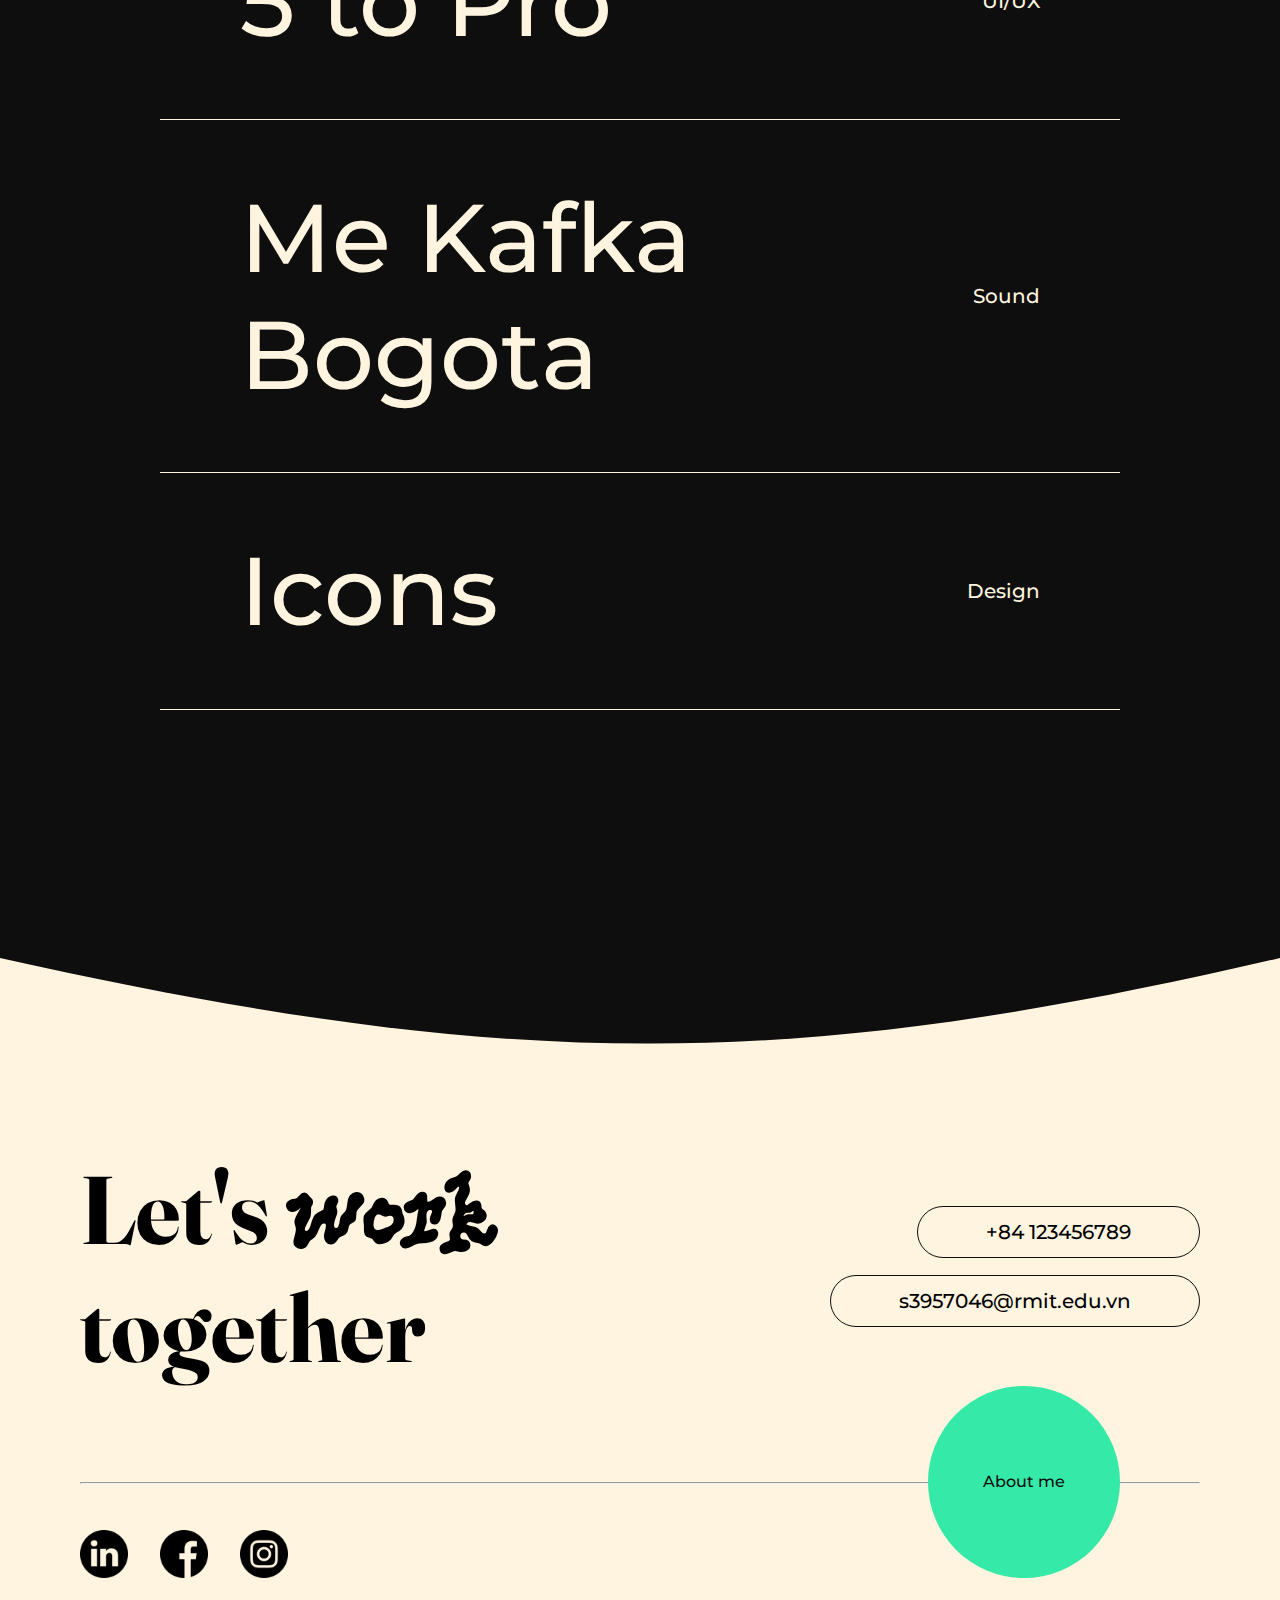
==== commit 95503fb0: "update" ====
--- a/index.html
+++ b/index.html
@@ -76,14 +76,14 @@
 					</div>
 				</a>
 				<div class="line"></div>
-				<a href="./mek.html">
+				<a href="./5topro.html">
 					<div class="project__item">
 						<h2 class="title">5 to Pro</h2>
 						<p class="subtitle">UI/UX</p>
 					</div>
 				</a>
 				<div class="line"></div>
-				<a href="">
+				<a href="./mek.html">
 					<div class="project__item">
 						<h2 class="title">
 							Me Kafka <br />
@@ -93,7 +93,7 @@
 					</div>
 				</a>
 				<div class="line"></div>
-				<a href="">
+				<a href="./icons.html">
 					<div class="project__item">
 						<h2 class="title">Icons</h2>
 						<p class="subtitle">Design</p>
@@ -110,12 +110,14 @@
 				</h3>
 				<div class="contact">
 					<p>+84 123456789</p>
-					<p>s39570462@rmit.edu.vn</p>
+					<p>s3957046@rmit.edu.vn</p>
 				</div>
 			</div>
 			<div class="more">
 				<hr />
-				<button class="about_me_btn">About me</button>
+				<a href="./about.html"
+					><button class="about_me_btn">About me</button></a
+				>
 				<div class="social-img">
 					<img src="./img/linkedin.png" alt="linkin" />
 					<img src="./img/facebook.png" alt="fb" />
--- a/global.css
+++ b/global.css
@@ -4,6 +4,26 @@
 	box-sizing: border-box;
 }
 
+::-webkit-scrollbar {
+	height: 9px;
+}
+
+/* Track */
+::-webkit-scrollbar-track {
+	background: transparent;
+}
+
+/* Handle */
+::-webkit-scrollbar-thumb {
+	background: #77777777;
+	border-radius: 999px;
+}
+
+/* Handle on hover */
+::-webkit-scrollbar-thumb:hover {
+	background: #777777ee;
+}
+
 html {
 	scroll-behavior: smooth;
 	font-size: 16px;
@@ -40,6 +60,7 @@
 	color: black;
 	text-decoration: none;
 	z-index: 3;
+	-webkit-tap-highlight-color: transparent;
 }
 
 a:active {
@@ -90,6 +111,19 @@
 	color: var(--primary) !important;
 }
 
+nav > a:hover {
+	color: var(--primary) !important;
+	text-decoration: underline;
+}
+
+nav a:active {
+	text-decoration: underline;
+}
+
+nav a:hover {
+	color: var(--primary) !important;
+}
+
 .nav__button {
 	display: flex;
 	gap: 50px;
@@ -113,6 +147,22 @@
 .main-bottom {
 	width: 100%;
 	object-fit: cover;
+}
+
+.next-btn {
+	background-color: var(--primary);
+	width: fit-content;
+	height: fit-content;
+	border-radius: 999px;
+	transition: 0.3s;
+}
+
+.next-btn:hover {
+	background-color: var(--secondary);
+}
+
+.next-btn:active {
+	background-color: var(--secondary);
 }
 
 .hero-section .arrow {
@@ -199,6 +249,12 @@
 	font-size: 1rem;
 	cursor: pointer;
 	z-index: 2;
+	transition: 0.3s;
+}
+
+footer .about_me_btn:hover {
+	background: #0e0e0e;
+	color: var(--primary);
 }
 
 footer .social-img {
--- a/home.css
+++ b/home.css
@@ -11,7 +11,7 @@
 	position: absolute;
 	top: 50%;
 	width: 100vw;
-	height: 100%;
+	height: 50%;
 	background: linear-gradient(
 		180deg,
 		rgba(14, 14, 14, 0) 0%,
@@ -123,8 +123,17 @@
 }
 
 @media (max-width: 1024px) {
+	main {
+		padding-top: 50px;
+	}
+
 	.hero-section {
 		height: 724px;
+	}
+
+	.hero-section::before {
+		top: 362px;
+		height: 362px;
 	}
 
 	.hero-section > h1 {
@@ -149,6 +158,10 @@
 }
 
 @media (max-width: 800px) {
+	main {
+		padding-top: 20px;
+	}
+
 	.hero-section {
 		height: 450px;
 	}
@@ -195,6 +208,6 @@
 	}
 
 	.project__item:hover {
-		margin: 0px 10px;
-	}
-}
+		margin: 0px -20px;
+	}
+}
